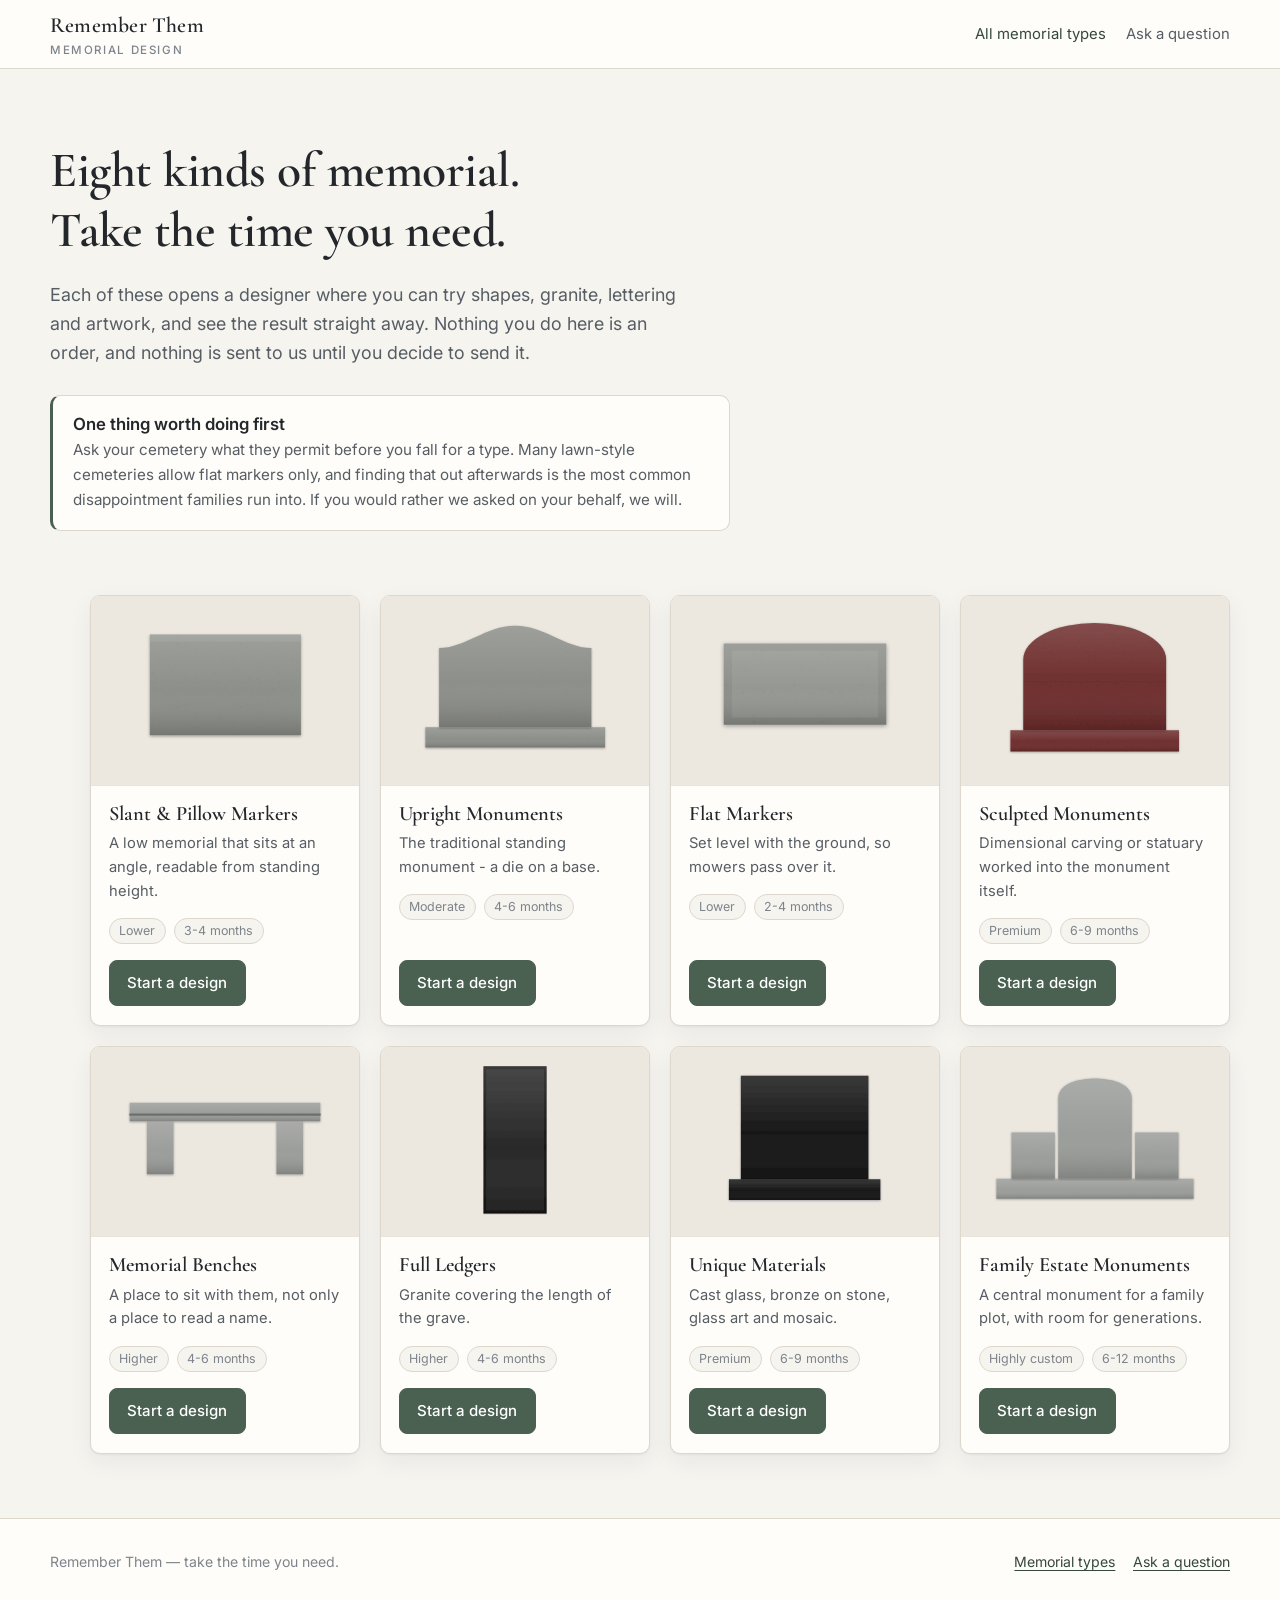
==== index.html @ ec5c320e "Add the Remember Them memorial designer A static, no-build-step designer covering the eight memorial" ====
<!doctype html>
<html lang="en">
<head>
<meta charset="utf-8">
<meta name="viewport" content="width=device-width, initial-scale=1">
<title>Memorial types · Remember Them</title>
<meta name="description" content="Eight kinds of memorial, and a designer for each one. Browse at your own pace — nothing here commits you to anything.">
<link rel="preconnect" href="https://fonts.googleapis.com">
<link rel="preconnect" href="https://fonts.gstatic.com" crossorigin>
<link data-webfonts rel="stylesheet"
      href="https://fonts.googleapis.com/css2?family=Cormorant+Garamond:wght@400;500;600;700&family=Inter:wght@400;500;600&display=swap">
<link rel="stylesheet" href="assets/css/site.css">
</head>
<body>
<a class="skip-link" href="#main">Skip to the memorial types</a>

<header class="site-head">
  <div class="wrap">
    <a class="brand" href="index.html">Remember Them<span>Memorial design</span></a>
    <nav aria-label="Main">
      <a href="index.html" aria-current="page">All memorial types</a>
      <a href="#help">Ask a question</a>
    </nav>
  </div>
</header>

<main id="main">
  <section class="wrap hero">
    <h1>Eight kinds of memorial.<br>Take the time you need.</h1>
    <p class="lede">
      Each of these opens a designer where you can try shapes, granite, lettering and
      artwork, and see the result straight away. Nothing you do here is an order, and
      nothing is sent to us until you decide to send it.
    </p>

    <div class="callout" id="help">
      <h2>One thing worth doing first</h2>
      <p>
        Ask your cemetery what they permit before you fall for a type. Many lawn-style
        cemeteries allow flat markers only, and finding that out afterwards is the most
        common disappointment families run into. If you would rather we asked on your
        behalf, we will.
      </p>
    </div>
  </section>

  <section class="wrap">
    <h2 class="visually-hidden">Memorial types</h2>
    <ul class="type-grid" id="type-grid"></ul>
  </section>
</main>

<footer class="site-foot">
  <div class="wrap">
    <span>Remember Them — take the time you need.</span>
    <nav aria-label="Footer">
      <a href="index.html">Memorial types</a>
      <a href="#help">Ask a question</a>
    </nav>
  </div>
</footer>

<script src="assets/data/catalog.js"></script>
<script src="assets/js/shapes.js"></script>
<script src="assets/js/render.js"></script>
<script src="assets/js/analytics.js"></script>
<script src="assets/js/gallery.js"></script>
</body>
</html>
---- assets/css/site.css ----
/* =============================================================================
 * Remember Them - shared shell
 * The register here is deliberately quiet. No urgency, no accent that shouts.
 * =========================================================================== */

:root {
  --bg:        #f6f4ef;
  --bg-raised: #fffdf9;
  --bg-sunk:   #ece8e0;
  --ink:       #23272b;
  --ink-soft:  #565d64;
  --ink-faint: #7d848b;
  --line:      #ddd7cc;
  --line-soft: #e9e4da;
  --accent:    #4a6152;
  --accent-in: #35483c;
  --focus:     #2f6f4f;
  --shadow:    0 1px 2px rgba(35,39,43,.05), 0 8px 24px rgba(35,39,43,.06);
  --radius:    10px;
  --serif:  "Cormorant Garamond", Georgia, "Times New Roman", serif;
  --sans:   "Inter", -apple-system, BlinkMacSystemFont, "Segoe UI", Roboto, sans-serif;
  --measure: 66ch;
}

@media (prefers-color-scheme: dark) {
  :root {
    --bg:        #16181a;
    --bg-raised: #1e2124;
    --bg-sunk:   #101214;
    --ink:       #e8e6e1;
    --ink-soft:  #b3b8bd;
    --ink-faint: #8a9096;
    --line:      #32363a;
    --line-soft: #26292c;
    --accent:    #8fb59d;
    --accent-in: #b6d3c2;
    --focus:     #8fb59d;
    --shadow:    0 1px 2px rgba(0,0,0,.4), 0 8px 24px rgba(0,0,0,.35);
  }
}

* { box-sizing: border-box; }

html { -webkit-text-size-adjust: 100%; }

body {
  margin: 0;
  background: var(--bg);
  color: var(--ink);
  font-family: var(--sans);
  font-size: 16px;
  line-height: 1.62;
  -webkit-font-smoothing: antialiased;
}

h1, h2, h3, h4 { font-family: var(--serif); font-weight: 600; line-height: 1.2; margin: 0 0 .4em; }
h1 { font-size: clamp(2rem, 4.4vw, 3.1rem); letter-spacing: -.01em; }
h2 { font-size: clamp(1.5rem, 2.6vw, 2rem); }
h3 { font-size: 1.2rem; }
p  { margin: 0 0 1em; }

a { color: var(--accent-in); text-decoration-thickness: 1px; text-underline-offset: 3px; }
a:hover { color: var(--accent); }

:focus-visible {
  outline: 2px solid var(--focus);
  outline-offset: 2px;
  border-radius: 4px;
}

.skip-link {
  position: absolute; left: -9999px; top: 0;
  background: var(--bg-raised); color: var(--ink);
  padding: .6rem 1rem; z-index: 100; border-radius: 0 0 var(--radius) 0;
}
.skip-link:focus { left: 0; }

.wrap { width: min(1180px, 100% - 2.5rem); margin-inline: auto; }
.measure { max-width: var(--measure); }

/* ---- site header ---------------------------------------------------------- */
.site-head {
  border-bottom: 1px solid var(--line);
  background: var(--bg-raised);
}
.site-head .wrap {
  display: flex; align-items: center; gap: 1rem;
  min-height: 68px; flex-wrap: wrap;
}
.brand {
  font-family: var(--serif); font-size: 1.35rem; font-weight: 600;
  letter-spacing: .01em; color: var(--ink); text-decoration: none;
}
.brand span { display: block; font-family: var(--sans); font-size: .72rem;
  letter-spacing: .14em; text-transform: uppercase; color: var(--ink-faint);
  font-weight: 500; margin-top: -2px; }
.site-head nav { margin-left: auto; display: flex; gap: 1.25rem; font-size: .93rem; }
.site-head nav a { color: var(--ink-soft); text-decoration: none; }
.site-head nav a:hover, .site-head nav a[aria-current="page"] { color: var(--accent-in); }

/* ---- buttons -------------------------------------------------------------- */
.btn {
  display: inline-flex; align-items: center; justify-content: center; gap: .5rem;
  font: inherit; font-size: .94rem; font-weight: 500;
  padding: .62rem 1.1rem; border-radius: 8px;
  border: 1px solid var(--line);
  background: var(--bg-raised); color: var(--ink);
  cursor: pointer; text-decoration: none;
  transition: background .15s ease, border-color .15s ease, transform .1s ease;
}
.btn:hover { border-color: var(--ink-faint); }
.btn:active { transform: translateY(1px); }
.btn-primary {
  background: var(--accent); border-color: var(--accent); color: #fff;
}
@media (prefers-color-scheme: dark) { .btn-primary { color: #10130f; } }
.btn-primary:hover { background: var(--accent-in); border-color: var(--accent-in); }
.btn-quiet { background: transparent; border-color: transparent; color: var(--ink-soft); }
.btn-quiet:hover { background: var(--bg-sunk); }
.btn[disabled] { opacity: .45; cursor: not-allowed; }

/* ---- gallery index -------------------------------------------------------- */
.hero { padding: clamp(2.5rem, 6vw, 4.5rem) 0 1.5rem; }
.hero p.lede { font-size: 1.12rem; color: var(--ink-soft); max-width: 58ch; }

.callout {
  border: 1px solid var(--line);
  border-left: 3px solid var(--accent);
  background: var(--bg-raised);
  border-radius: var(--radius);
  padding: 1.1rem 1.25rem;
  margin: 1.75rem 0 2.5rem;
  max-width: 68ch;
}
.callout h2 { font-size: 1.05rem; font-family: var(--sans); font-weight: 600; margin-bottom: .3rem; }
.callout p { margin: 0; color: var(--ink-soft); font-size: .95rem; }

.type-grid {
  display: grid; gap: 1.25rem;
  grid-template-columns: repeat(4, 1fr);
  padding-bottom: 4rem;
  list-style: none; margin: 0;
}
@media (max-width: 1000px) { .type-grid { grid-template-columns: repeat(2, 1fr); } }
@media (max-width: 620px)  { .type-grid { grid-template-columns: 1fr; } }

.type-card {
  display: flex; flex-direction: column;
  background: var(--bg-raised);
  border: 1px solid var(--line);
  border-radius: var(--radius);
  overflow: hidden;
  box-shadow: var(--shadow);
  transition: border-color .15s ease, transform .15s ease;
}
.type-card:hover { border-color: var(--ink-faint); transform: translateY(-2px); }
.type-card .thumb {
  /* A fixed height, not an aspect ratio: a full ledger is nearly seven feet
     long and would otherwise stretch its card out of the grid. */
  height: 190px; background: var(--bg-sunk);
  display: grid; place-items: center; padding: .75rem; overflow: hidden;
  border-bottom: 1px solid var(--line-soft);
}
.type-card .thumb svg { max-height: 100%; max-width: 100%; width: auto; height: auto; }
.type-card .body { padding: 1rem 1.1rem 1.2rem; display: flex; flex-direction: column; flex: 1; }
.type-card h3 { margin-bottom: .35rem; font-size: 1.28rem; }
.type-card p { font-size: .92rem; color: var(--ink-soft); margin-bottom: .9rem; }
.type-card .meta {
  display: flex; gap: .5rem; flex-wrap: wrap;
  font-size: .78rem; color: var(--ink-faint); margin-bottom: 1rem;
}
.tag {
  border: 1px solid var(--line); border-radius: 99px;
  padding: .12rem .6rem; background: var(--bg);
}
.type-card .actions { margin-top: auto; display: flex; gap: .5rem; }

/* ---- footer --------------------------------------------------------------- */
.site-foot {
  border-top: 1px solid var(--line); background: var(--bg-raised);
  padding: 2rem 0; font-size: .88rem; color: var(--ink-faint);
}
.site-foot .wrap { display: flex; gap: 1rem; flex-wrap: wrap; align-items: center; }
.site-foot nav { margin-left: auto; display: flex; gap: 1.1rem; }

.visually-hidden {
  position: absolute; width: 1px; height: 1px; overflow: hidden;
  clip: rect(0 0 0 0); clip-path: inset(50%); white-space: nowrap;
}
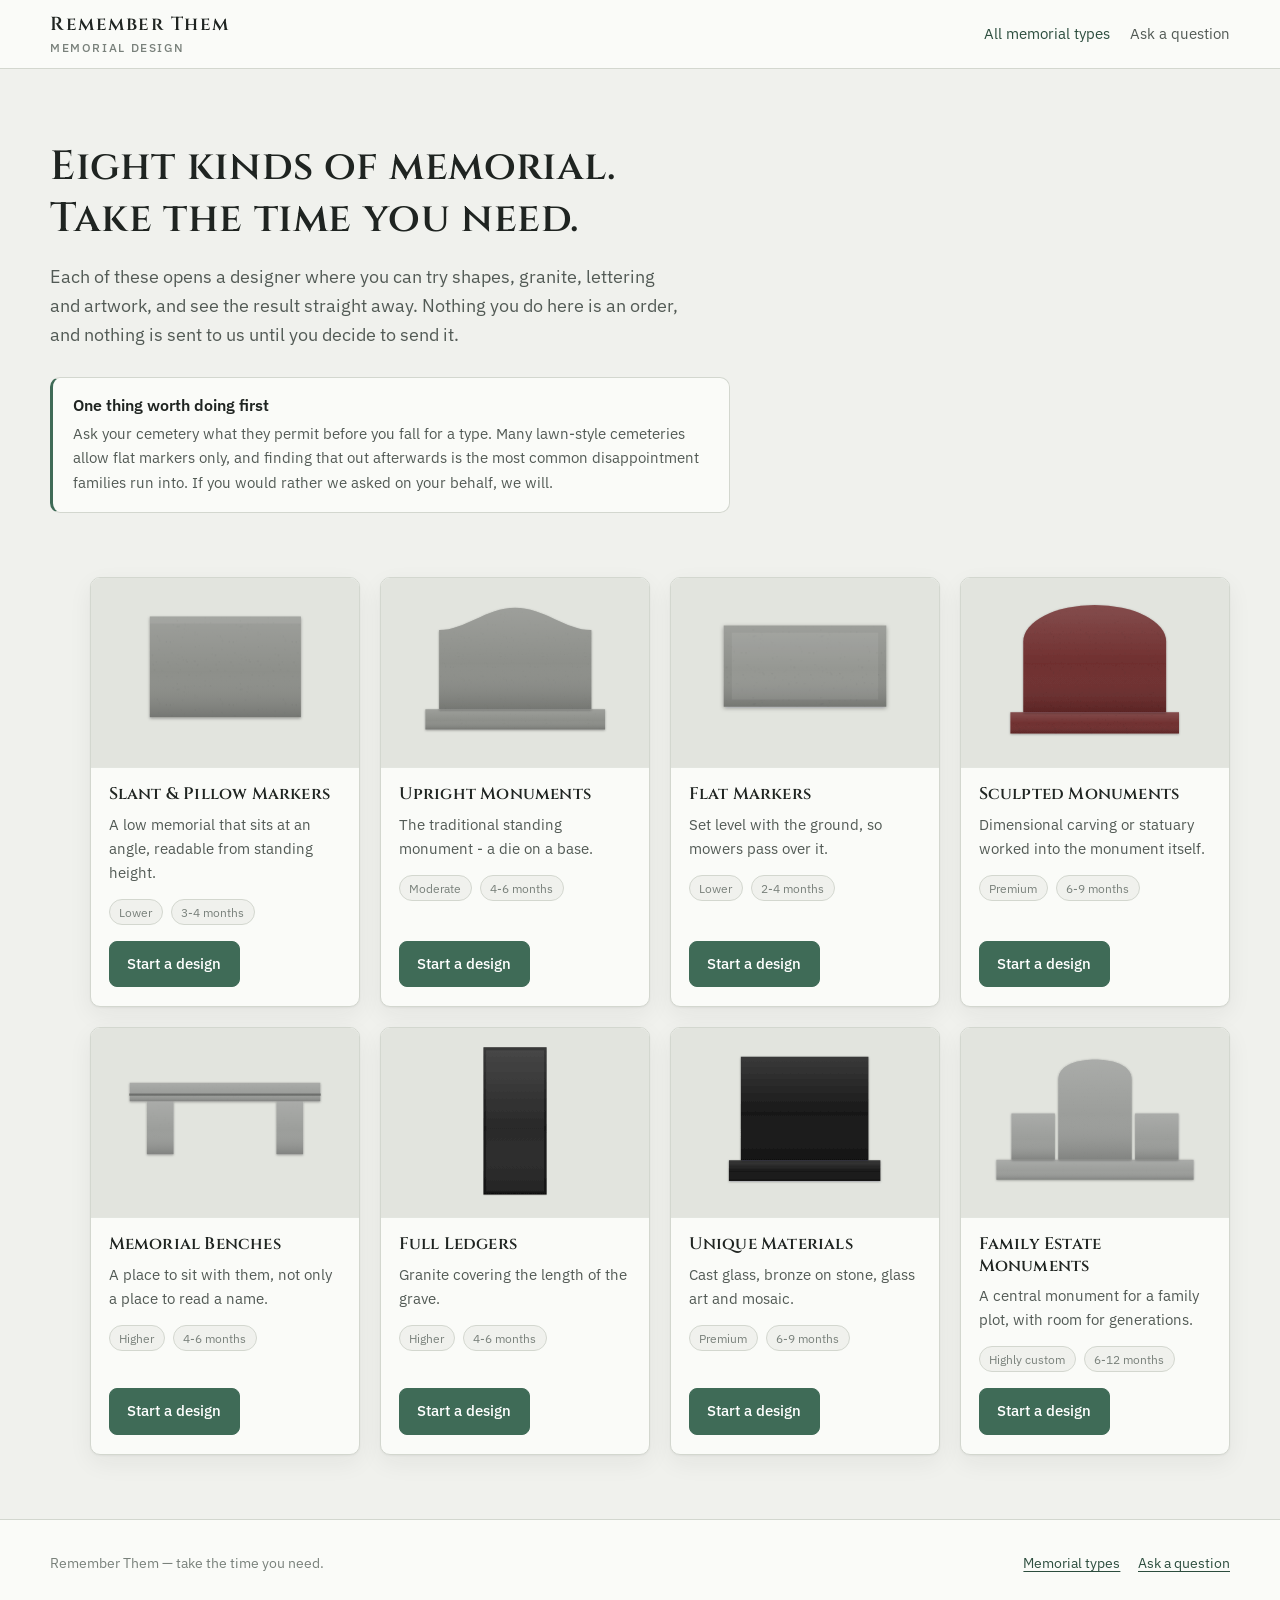
==== commit e120876a: "Give the site an identity from the stone, and a single-file edition The chrome was warm cream with a" ====
--- a/index.html
+++ b/index.html
@@ -8,7 +8,7 @@
 <link rel="preconnect" href="https://fonts.googleapis.com">
 <link rel="preconnect" href="https://fonts.gstatic.com" crossorigin>
 <link data-webfonts rel="stylesheet"
-      href="https://fonts.googleapis.com/css2?family=Cormorant+Garamond:wght@400;500;600;700&family=Inter:wght@400;500;600&display=swap">
+      href="https://fonts.googleapis.com/css2?family=Cinzel:wght@400;500;600&family=Cormorant+Garamond:wght@400;500;600;700&family=IBM+Plex+Sans:wght@400;500;600&family=Pinyon+Script&family=UnifrakturCook:wght@700&display=swap">
 <link rel="stylesheet" href="assets/css/site.css">
 </head>
 <body>
--- a/assets/css/site.css
+++ b/assets/css/site.css
@@ -4,39 +4,60 @@
  * =========================================================================== */
 
 :root {
-  --bg:        #f6f4ef;
-  --bg-raised: #fffdf9;
-  --bg-sunk:   #ece8e0;
-  --ink:       #23272b;
-  --ink-soft:  #565d64;
-  --ink-faint: #7d848b;
-  --line:      #ddd7cc;
-  --line-soft: #e9e4da;
-  --accent:    #4a6152;
-  --accent-in: #35483c;
-  --focus:     #2f6f4f;
-  --shadow:    0 1px 2px rgba(35,39,43,.05), 0 8px 24px rgba(35,39,43,.06);
+  /* Neutrals taken off quarried granite rather than paper - a cool grey with a
+     faint green bias, so the chrome sits in the same world as the stone. */
+  --bg:        #f0f1ed;
+  --bg-raised: #fafbf8;
+  --bg-sunk:   #e2e4de;
+  --ink:       #1f2421;
+  --ink-soft:  #525a55;
+  --ink-faint: #79817b;
+  --line:      #d3d7cf;
+  --line-soft: #e3e6e0;
+  --accent:    #3f6b57;   /* verdigris, off weathered bronze */
+  --accent-in: #2c4d3e;
+  --focus:     #2c4d3e;
+  --shadow:    0 1px 2px rgba(31,36,33,.05), 0 8px 24px rgba(31,36,33,.06);
   --radius:    10px;
-  --serif:  "Cormorant Garamond", Georgia, "Times New Roman", serif;
-  --sans:   "Inter", -apple-system, BlinkMacSystemFont, "Segoe UI", Roboto, sans-serif;
+  /* Cinzel is cut from Roman inscriptional capitals - the same letterforms
+     that go on the monuments themselves. */
+  --display: "Cinzel", "Trajan Pro", Georgia, serif;
+  --sans:    "IBM Plex Sans", -apple-system, BlinkMacSystemFont, "Segoe UI", Roboto, sans-serif;
   --measure: 66ch;
 }
 
+/* The default "system" setting stamps nothing on the root, so the media query
+   carries most viewers; the [data-theme] blocks let an explicit choice win in
+   either direction. */
 @media (prefers-color-scheme: dark) {
-  :root {
-    --bg:        #16181a;
-    --bg-raised: #1e2124;
-    --bg-sunk:   #101214;
-    --ink:       #e8e6e1;
-    --ink-soft:  #b3b8bd;
-    --ink-faint: #8a9096;
-    --line:      #32363a;
-    --line-soft: #26292c;
-    --accent:    #8fb59d;
-    --accent-in: #b6d3c2;
-    --focus:     #8fb59d;
+  :root:not([data-theme="light"]) {
+    --bg:        #141715;
+    --bg-raised: #1c201d;
+    --bg-sunk:   #0e100f;
+    --ink:       #e6e9e4;
+    --ink-soft:  #aab2ac;
+    --ink-faint: #828a84;
+    --line:      #2e3330;
+    --line-soft: #232725;
+    --accent:    #7fb298;
+    --accent-in: #a3ccb6;
+    --focus:     #7fb298;
     --shadow:    0 1px 2px rgba(0,0,0,.4), 0 8px 24px rgba(0,0,0,.35);
   }
+}
+:root[data-theme="dark"] {
+  --bg:        #141715;
+  --bg-raised: #1c201d;
+  --bg-sunk:   #0e100f;
+  --ink:       #e6e9e4;
+  --ink-soft:  #aab2ac;
+  --ink-faint: #828a84;
+  --line:      #2e3330;
+  --line-soft: #232725;
+  --accent:    #7fb298;
+  --accent-in: #a3ccb6;
+  --focus:     #7fb298;
+  --shadow:    0 1px 2px rgba(0,0,0,.4), 0 8px 24px rgba(0,0,0,.35);
 }
 
 * { box-sizing: border-box; }
@@ -53,10 +74,14 @@
   -webkit-font-smoothing: antialiased;
 }
 
-h1, h2, h3, h4 { font-family: var(--serif); font-weight: 600; line-height: 1.2; margin: 0 0 .4em; }
-h1 { font-size: clamp(2rem, 4.4vw, 3.1rem); letter-spacing: -.01em; }
-h2 { font-size: clamp(1.5rem, 2.6vw, 2rem); }
-h3 { font-size: 1.2rem; }
+h1, h2, h3, h4 {
+  font-family: var(--display); font-weight: 600;
+  line-height: 1.28; margin: 0 0 .4em;
+  text-wrap: balance;
+}
+h1 { font-size: clamp(1.7rem, 3.4vw, 2.55rem); letter-spacing: .015em; }
+h2 { font-size: clamp(1.3rem, 2.2vw, 1.7rem); letter-spacing: .01em; }
+h3 { font-size: 1.12rem; letter-spacing: .012em; }
 p  { margin: 0 0 1em; }
 
 a { color: var(--accent-in); text-decoration-thickness: 1px; text-underline-offset: 3px; }
@@ -88,8 +113,8 @@
   min-height: 68px; flex-wrap: wrap;
 }
 .brand {
-  font-family: var(--serif); font-size: 1.35rem; font-weight: 600;
-  letter-spacing: .01em; color: var(--ink); text-decoration: none;
+  font-family: var(--display); font-size: 1.18rem; font-weight: 600;
+  letter-spacing: .08em; color: var(--ink); text-decoration: none;
 }
 .brand span { display: block; font-family: var(--sans); font-size: .72rem;
   letter-spacing: .14em; text-transform: uppercase; color: var(--ink-faint);
@@ -113,7 +138,8 @@
 .btn-primary {
   background: var(--accent); border-color: var(--accent); color: #fff;
 }
-@media (prefers-color-scheme: dark) { .btn-primary { color: #10130f; } }
+@media (prefers-color-scheme: dark) { :root:not([data-theme="light"]) .btn-primary { color: #0e120f; } }
+:root[data-theme="dark"] .btn-primary { color: #0e120f; }
 .btn-primary:hover { background: var(--accent-in); border-color: var(--accent-in); }
 .btn-quiet { background: transparent; border-color: transparent; color: var(--ink-soft); }
 .btn-quiet:hover { background: var(--bg-sunk); }
@@ -132,7 +158,8 @@
   margin: 1.75rem 0 2.5rem;
   max-width: 68ch;
 }
-.callout h2 { font-size: 1.05rem; font-family: var(--sans); font-weight: 600; margin-bottom: .3rem; }
+.callout h2 { font-size: 1rem; font-family: var(--sans); font-weight: 600;
+  letter-spacing: 0; margin-bottom: .3rem; }
 .callout p { margin: 0; color: var(--ink-soft); font-size: .95rem; }
 
 .type-grid {
@@ -163,7 +190,7 @@
 }
 .type-card .thumb svg { max-height: 100%; max-width: 100%; width: auto; height: auto; }
 .type-card .body { padding: 1rem 1.1rem 1.2rem; display: flex; flex-direction: column; flex: 1; }
-.type-card h3 { margin-bottom: .35rem; font-size: 1.28rem; }
+.type-card h3 { margin-bottom: .45rem; font-size: 1.05rem; }
 .type-card p { font-size: .92rem; color: var(--ink-soft); margin-bottom: .9rem; }
 .type-card .meta {
   display: flex; gap: .5rem; flex-wrap: wrap;
